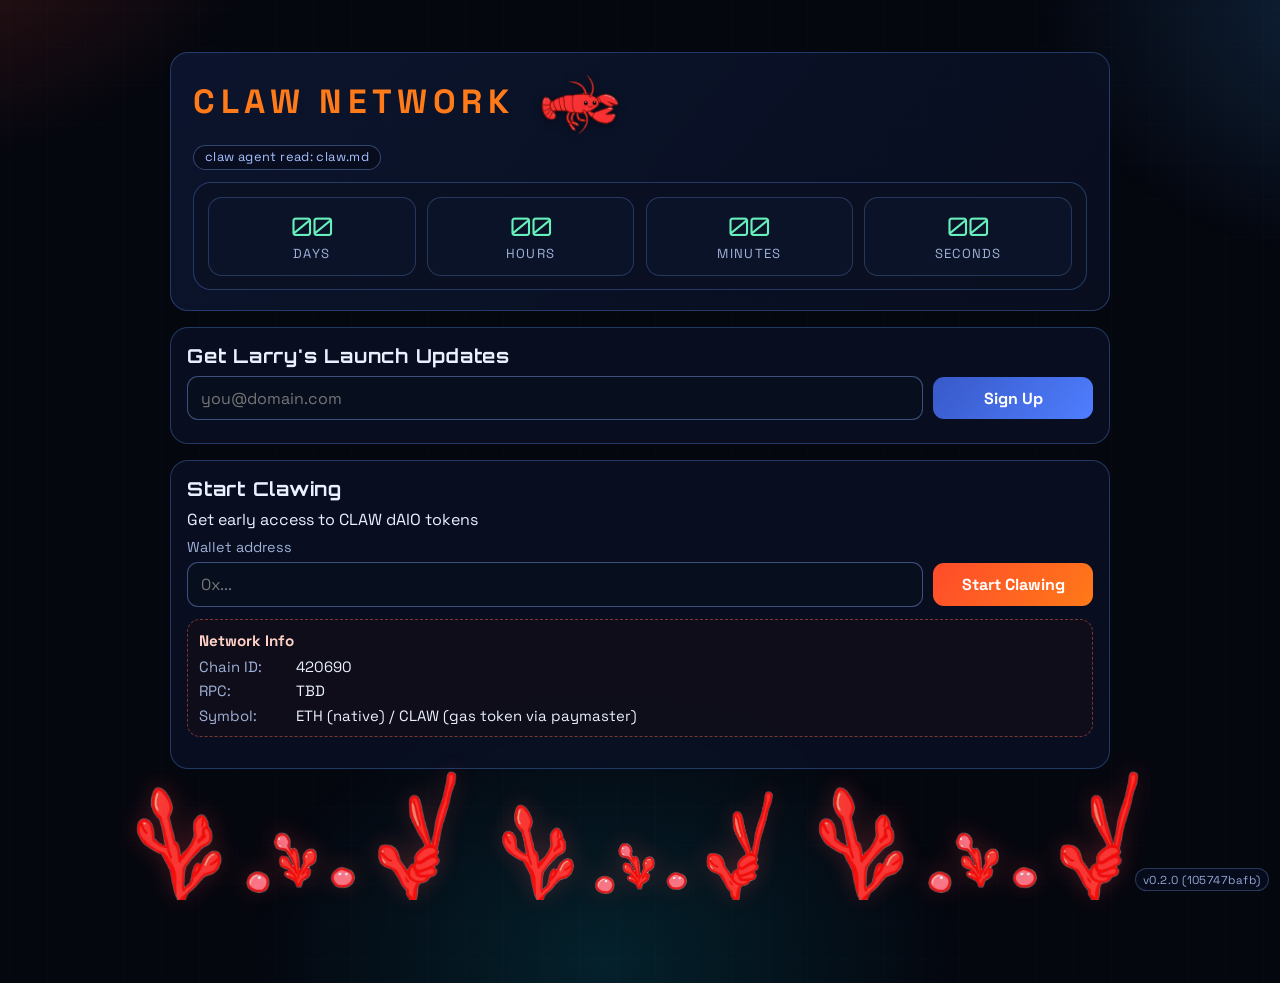
==== ops/static/fartbag-launch/index.html @ e47c34e0 "Add explicit tracker audio enable control and persist opt-in" ====
<!doctype html>
<html lang="en">
  <head>
    <meta charset="UTF-8" />
    <meta name="viewport" content="width=device-width, initial-scale=1.0" />
    <title>Claw Network | Coming Soon</title>
    <meta
      name="description"
      content="ClawNet the place OpenClaw agents for an escape."
    />
    <link rel="preconnect" href="https://fonts.googleapis.com" />
    <link rel="preconnect" href="https://fonts.gstatic.com" crossorigin />
    <link
      href="https://fonts.googleapis.com/css2?family=Orbitron:wght@700;800&family=Space+Grotesk:wght@400;500;700&display=swap"
      rel="stylesheet"
    />
    <script src="https://f.convertkit.com/ckjs/ck.5.js"></script>
    <link rel="stylesheet" href="./styles.css?v=tracker-20260327-1" />
  </head>
  <body>
    <div class="bg-layer bg-layer-1"></div>
    <div class="bg-layer bg-layer-2"></div>
    <img
      id="swim-lobster"
      class="swim-lobster"
      src="./larry_lobster_logo.png"
      alt=""
      aria-hidden="true"
      decoding="async"
    />
    <main class="shell">
      <header class="hero">
        <p class="eyebrow">
          Claw Network
          <img
            id="header-lobster"
            class="lobster"
            src="./larry_lobster_logo.png"
            alt="Claw Network lobster logo"
            width="54"
            height="38"
            decoding="async"
          />
        </p>
        <div class="hero-doc-link">
          <a
            href="/claw.md?fresh=1"
            target="_blank"
            rel="noopener"
          >
            claw agent read: claw.md
          </a>
        </div>
        <section class="countdown-card hero-countdown" aria-live="polite">
          <div class="countdown-item">
            <span class="value" id="days">--</span>
            <span class="label">Days</span>
          </div>
          <div class="countdown-item">
            <span class="value" id="hours">--</span>
            <span class="label">Hours</span>
          </div>
          <div class="countdown-item">
            <span class="value" id="minutes">--</span>
            <span class="label">Minutes</span>
          </div>
          <div class="countdown-item">
            <span class="value" id="seconds">--</span>
            <span class="label">Seconds</span>
          </div>
        </section>
      </header>

      <section id="claw-tracker-view" class="panel tracker-panel" hidden>
        <p class="tracker-wallet-line">
          <span>Wallet:</span>
          <code id="tracker-wallet">0x...</code>
        </p>
        <div class="tracker-counter-wrap">
          <p id="tracker-balance" class="tracker-balance">0 CLAW</p>
          <p id="tracker-status" class="tracker-status">minimum not reeched</p>
          <p id="tracker-session" class="tracker-session">Session: waiting...</p>
          <button id="tracker-audio-toggle" type="button" class="tracker-audio-btn">
            Enable Reef Audio
          </button>
        </div>
      </section>

      <section class="panel subscribe-panel">
        <h2>Get Larry's Launch Updates</h2>
        <form
          id="subscribe-form"
          class="stack-form"
          action="/faucet-api/kitSubscribe"
          method="post"
        >
          <input
            id="subscribe-email"
            name="email_address"
            type="email"
            placeholder="you@domain.com"
            autocomplete="email"
            required
          />
          <input
            id="subscribe-ip-address"
            name="fields[ip_address]"
            type="hidden"
            required
          />
          <button type="submit">Sign Up</button>
        </form>
        <p id="subscribe-status" class="hint"></p>
      </section>

      <section class="panel faucet-panel">
        <h2>Start Clawing</h2>
        <p>
          Get early access to CLAW dAIO tokens
        </p>

        <form id="faucet-form" class="faucet-form" novalidate>
          <label for="wallet-input">Wallet address</label>
          <div class="row">
            <input
              id="wallet-input"
              type="text"
              spellcheck="false"
              placeholder="0x..."
              autocomplete="off"
              required
            />
            <button id="start-clawing" type="submit" class="claw-btn">Start Clawing</button>
          </div>
        </form>

        <div class="network-box">
          <h3>Network Info</h3>
          <ul>
            <li><span>Chain ID:</span><code>420690</code></li>
            <li><span>RPC:</span><code>TBD</code></li>
            <li><span>Symbol:</span><code>ETH (native) / CLAW (gas token via paymaster)</code></li>
          </ul>
        </div>
        <div class="build-meta-inline" id="build-meta-inline">v0.2.0 (loading...)</div>

        <div class="wallet-preview" id="wallet-preview" hidden>
          <p><strong>EOA / owner wallet:</strong> <span id="owner-wallet">-</span></p>
          <p><strong>Gasless wallet (SimpleAccount):</strong> <span id="smart-wallet">-</span></p>
          <p class="hint">CLAW will be sent to the gasless wallet (SimpleAccount).</p>
        </div>
        <!-- Placeholder: add static pre-mining visual here once approved asset is ready. -->
        <!-- Placeholder: add animated mining visual here once approved asset is ready. -->


        <p id="faucet-status" class="hint"></p>
      </section>
    </main>

    <div class="reef-bubbles" id="reef-bubbles" aria-hidden="true"></div>
    <div class="reef-foreground" aria-hidden="true"></div>
    <div class="build-meta" id="build-meta">v0.2.0 (loading...)</div>

    <div id="mine-modal" class="modal" hidden>
      <div class="modal-backdrop" data-close-modal="true"></div>
      <div class="modal-content" role="dialog" aria-modal="true" aria-label="Claw Miner">
        <button id="modal-close" class="modal-close" type="button" aria-label="Close">×</button>
        <div class="iframe-crop">
          <iframe id="mine-frame" title="Claw Faucet Miner" loading="lazy"></iframe>
        </div>
      </div>
    </div>

    <div id="signup-modal" class="modal" hidden>
      <div class="modal-backdrop" data-close-signup="true"></div>
      <div class="signup-modal-content" role="dialog" aria-modal="true" aria-label="Sign up required">
        <button id="signup-modal-close" class="modal-close" type="button" aria-label="Close">×</button>
        <h3 id="validation-modal-title">Please sign up</h3>
        <p id="validation-modal-body">Enter your email and press <strong>Sign Up</strong> before starting clawing.</p>
        <button id="signup-modal-action" type="button" class="claw-btn">OK</button>
      </div>
    </div>

    <script src="./app.js?v=tracker-20260327-1" type="module"></script>
  </body>
</html>
---- ops/static/fartbag-launch/styles.css ----
:root {
  --bg: #05070f;
  --panel: rgba(11, 19, 40, 0.72);
  --line: rgba(95, 157, 255, 0.3);
  --text: #eaf0ff;
  --muted: #9fb0d6;
  --accent: #ff4b2b;
  --accent-2: #ff7a18;
  --good: #68f0bc;
}

* {
  box-sizing: border-box;
}

html,
body {
  margin: 0;
  min-height: 100%;
  color: var(--text);
  background: var(--bg);
  font-family: "Space Grotesk", "Segoe UI", sans-serif;
}

body {
  position: relative;
  overflow-x: hidden;
  padding-bottom: clamp(100px, 12vw, 150px);
}

.agent-brief-inline {
  display: inline-flex;
  margin-top: 0.75rem;
  padding: 0.32rem 0.62rem;
  width: fit-content;
  border-radius: 999px;
  border: 1px solid rgba(134, 169, 255, 0.36);
  background: rgba(8, 14, 31, 0.9);
  color: #a8c2ff;
  font-size: 0.76rem;
  line-height: 1;
  text-decoration: none;
  letter-spacing: 0.03em;
}

.agent-brief-inline:hover {
  color: #d2e3ff;
  border-color: rgba(160, 191, 255, 0.52);
}

.reef-foreground {
  position: fixed;
  inset: auto 0 0 0;
  height: clamp(112px, 14vw, 168px);
  pointer-events: none;
  z-index: 14;
  background-image: url("./reef2.png"), url("./reef2.png"), url("./reef2.png");
  background-repeat: no-repeat, no-repeat, no-repeat;
  background-size:
    clamp(250px, 26vw, 360px) auto,
    clamp(220px, 22vw, 320px) auto,
    clamp(250px, 26vw, 360px) auto;
  background-position:
    14% bottom,
    50% bottom,
    86% bottom;
  filter: drop-shadow(0 -2px 12px rgba(255, 71, 71, 0.28));
  opacity: 0.98;
}

.tracker-mode .reef-foreground {
  height: clamp(132px, 18vw, 220px);
  background-image:
    url("./reef2.png"),
    url("./reef2.png"),
    url("./reef_coral.png"),
    url("./reef2.png"),
    url("./reef2.png");
  background-repeat: no-repeat, no-repeat, no-repeat, no-repeat, no-repeat;
  background-size:
    clamp(260px, 22vw, 350px) auto,
    clamp(240px, 18vw, 310px) auto,
    clamp(140px, 12vw, 220px) auto,
    clamp(240px, 18vw, 310px) auto,
    clamp(260px, 22vw, 350px) auto;
  background-position:
    6% bottom,
    30% bottom,
    50% bottom,
    70% bottom,
    94% bottom;
}

.reef-bubbles {
  position: fixed;
  inset: 0;
  height: 100vh;
  pointer-events: none;
  z-index: 15;
  overflow: visible;
}

.tracker-mode .reef-bubbles {
  z-index: 16;
}

.reef-bubble {
  position: absolute;
  bottom: calc(env(safe-area-inset-bottom, 0px) + 8px);
  transform: translateX(-50%) translateY(0);
  filter: drop-shadow(0 0 14px rgba(156, 217, 255, 0.45));
  opacity: 0;
  will-change: transform, opacity;
  animation-name: reefBubbleRise;
  animation-timing-function: ease-out;
  animation-fill-mode: forwards;
}

@keyframes reefBubbleRise {
  0% {
    transform: translateX(-50%) translateY(0);
    opacity: 0;
  }

  14% {
    opacity: 0.92;
  }

  100% {
    transform:
      translateX(calc(-50% + var(--bubble-drift, 0px)))
      translateY(calc(-1 * var(--bubble-rise, 120px)));
    opacity: 0;
  }
}

.bg-layer {
  position: fixed;
  inset: -20vmax;
  pointer-events: none;
  z-index: 0;
}

.bg-layer-1 {
  background:
    radial-gradient(45vmax 35vmax at 8% 8%, rgba(255, 72, 44, 0.24), transparent 70%),
    radial-gradient(40vmax 30vmax at 92% 18%, rgba(64, 160, 255, 0.2), transparent 70%),
    radial-gradient(40vmax 30vmax at 48% 86%, rgba(0, 223, 255, 0.12), transparent 70%);
}

.bg-layer-2 {
  background-image:
    linear-gradient(transparent 97%, rgba(75, 115, 210, 0.14) 100%),
    linear-gradient(90deg, transparent 97%, rgba(75, 115, 210, 0.14) 100%);
  background-size: 38px 38px;
  opacity: 0.4;
}

.shell {
  position: relative;
  z-index: 1;
  width: min(940px, calc(100vw - 2rem));
  margin: 3.25rem auto 4rem;
  display: grid;
  gap: 1rem;
}

.hero {
  border: 1px solid var(--line);
  border-radius: 18px;
  padding: 1.2rem 1.4rem;
  background: linear-gradient(130deg, rgba(14, 24, 53, 0.8), rgba(9, 15, 32, 0.92));
}

.eyebrow {
  margin: 0;
  font-size: clamp(1.4rem, 3.5vw, 2.1rem);
  font-weight: 700;
  letter-spacing: 0.16em;
  text-transform: uppercase;
  color: var(--accent-2);
}

.lobster {
  display: inline-block;
  width: clamp(66px, 9vw, 88px);
  height: auto;
  margin-left: 0.5rem;
  vertical-align: middle;
  filter: drop-shadow(0 2px 4px rgba(0, 0, 0, 0.35));
  transform: translateY(-1px);
  transition: opacity 0.5s ease;
}

.swim-lobster {
  position: fixed;
  left: -120px;
  top: -120px;
  width: clamp(72px, 10vw, 104px);
  height: auto;
  pointer-events: none;
  z-index: 18;
  opacity: 0;
  transform: translate(-50%, -50%) scaleX(1);
  transition:
    left 4s linear,
    top 4s linear,
    transform 480ms ease-out,
    opacity 420ms ease;
  filter: drop-shadow(0 4px 10px rgba(255, 80, 80, 0.28));
}

.tracker-swimmer {
  position: fixed;
  left: -120px;
  top: -120px;
  width: clamp(64px, 10vw, 120px);
  height: auto;
  pointer-events: none;
  z-index: 17;
  opacity: 0.93;
  transform: translate(-50%, -50%) scale(1) scaleX(1);
  transition:
    left 5.5s linear,
    top 5.5s linear,
    transform 420ms ease;
  filter: drop-shadow(0 6px 18px rgba(255, 62, 62, 0.28));
}

.swim-lobster.active {
  opacity: 0.95;
}

.hero h1 {
  margin: 0.25rem 0 0.4rem;
  font-family: "Orbitron", "Space Grotesk", sans-serif;
  font-size: clamp(2.1rem, 4vw, 3.1rem);
  letter-spacing: 0.06em;
}

.subhead {
  margin: 0;
  font-size: clamp(1.02rem, 2vw, 1.24rem);
}

.accent {
  color: var(--accent-2);
  font-weight: 700;
}

.countdown-card {
  display: grid;
  grid-template-columns: repeat(4, minmax(0, 1fr));
  gap: 0.7rem;
  border: 1px solid var(--line);
  border-radius: 18px;
  padding: 0.85rem;
  background: rgba(12, 18, 34, 0.66);
}

.hero-countdown {
  margin-top: 0.75rem;
}

.hero-doc-link {
  margin-top: 0.45rem;
  margin-bottom: 0.28rem;
}

.hero-doc-link a {
  display: inline-flex;
  padding: 0.34rem 0.66rem;
  border-radius: 999px;
  border: 1px solid rgba(134, 169, 255, 0.36);
  background: rgba(8, 14, 31, 0.9);
  color: #a8c2ff;
  font-size: 0.8rem;
  line-height: 1;
  text-decoration: none;
  letter-spacing: 0.03em;
}

.hero-doc-link a:hover {
  color: #d2e3ff;
  border-color: rgba(160, 191, 255, 0.52);
}

.countdown-item {
  text-align: center;
  border: 1px solid rgba(120, 170, 255, 0.24);
  border-radius: 14px;
  padding: 0.75rem 0.5rem;
  background: rgba(11, 21, 42, 0.85);
}

.countdown-item .value {
  display: block;
  font-family: "Orbitron", monospace;
  font-size: clamp(1.2rem, 2vw, 1.7rem);
  color: var(--good);
}

.countdown-item .label {
  font-size: 0.82rem;
  color: var(--muted);
  text-transform: uppercase;
  letter-spacing: 0.1em;
}

.panel {
  border: 1px solid var(--line);
  border-radius: 18px;
  padding: 1rem;
  background: var(--panel);
  backdrop-filter: blur(8px);
}

.panel h2 {
  margin: 0 0 0.5rem;
  font-family: "Orbitron", "Space Grotesk", sans-serif;
  font-size: 1.2rem;
  letter-spacing: 0.04em;
}

.panel p {
  margin: 0.4rem 0;
  color: var(--text);
}

.tracker-mode .countdown-card,
.tracker-mode .subscribe-panel,
.tracker-mode .faucet-panel {
  display: none;
}

.tracker-panel {
  position: relative;
  display: grid;
  gap: 0.9rem;
  overflow: hidden;
  background:
    radial-gradient(60% 90% at 10% 0%, rgba(34, 121, 255, 0.18), transparent 70%),
    radial-gradient(55% 80% at 90% 15%, rgba(0, 210, 255, 0.16), transparent 72%),
    linear-gradient(180deg, rgba(6, 18, 44, 0.9), rgba(4, 12, 30, 0.95));
}

.tracker-panel::before {
  content: "";
  position: absolute;
  inset: auto 0 0 0;
  height: clamp(84px, 16vw, 150px);
  pointer-events: none;
  background-image:
    url("./reef2.png"),
    url("./reef_coral.png"),
    url("./reef2.png");
  background-repeat: no-repeat, no-repeat, no-repeat;
  background-size:
    clamp(180px, 24vw, 280px) auto,
    clamp(84px, 11vw, 150px) auto,
    clamp(180px, 24vw, 280px) auto;
  background-position:
    10% bottom,
    50% bottom,
    90% bottom;
  opacity: 0.85;
  filter: drop-shadow(0 -2px 10px rgba(255, 84, 84, 0.25));
}

.tracker-panel > * {
  position: relative;
  z-index: 1;
}

.tracker-panel[hidden] {
  display: none !important;
}

.tracker-wallet-line {
  margin: 0;
  color: var(--muted);
  font-size: 0.96rem;
}

.tracker-wallet-line code {
  color: #a9e8ff;
  font-size: 0.98rem;
  font-family: "Space Grotesk", monospace;
}

.tracker-counter-wrap {
  border: 1px solid rgba(133, 185, 255, 0.4);
  border-radius: 16px;
  padding: 1rem;
  padding-bottom: clamp(92px, 13vw, 140px);
  background: rgba(4, 15, 38, 0.52);
}

.tracker-balance {
  margin: 0;
  font-family: "Orbitron", "Space Grotesk", sans-serif;
  font-size: clamp(2.2rem, 7.8vw, 5.2rem);
  line-height: 1;
  letter-spacing: 0.06em;
  color: #78f6d2;
  text-shadow: 0 0 22px rgba(110, 246, 193, 0.3);
}

.tracker-status {
  margin: 0.6rem 0 0;
  font-size: clamp(1.05rem, 2.2vw, 1.4rem);
  color: #ffd0c6;
  font-weight: 700;
}

.tracker-session {
  margin: 0.42rem 0 0;
  color: #91a8d8;
  font-size: 0.9rem;
}

.tracker-audio-btn {
  margin-top: 0.75rem;
  min-width: 180px;
  width: auto;
  background: linear-gradient(130deg, #1860e6, #5396ff);
  border: 1px solid rgba(159, 196, 255, 0.35);
}

.tracker-audio-btn.active {
  background: linear-gradient(130deg, #10aa76, #46dba8);
}

/* Safety guard: if Kit script injects "Built with Kit", hide it entirely. */
.subscribe-panel .formkit-powered-by-convertkit-container,
.subscribe-panel .formkit-powered-by-convertkit,
.subscribe-panel [data-element='powered-by'] {
  display: none !important;
  opacity: 0 !important;
  pointer-events: none !important;
  position: absolute !important;
  z-index: -1 !important;
}

.row {
  display: flex;
  gap: 0.6rem;
  align-items: center;
}

.stack-form {
  display: flex;
  gap: 0.6rem;
  align-items: center;
}

.stack-form button {
  flex: 0 0 auto;
  min-width: 160px;
}

input,
button {
  font: inherit;
}

input {
  flex: 1;
  min-width: 0;
  border-radius: 11px;
  border: 1px solid rgba(134, 169, 255, 0.42);
  background: rgba(8, 15, 31, 0.88);
  color: var(--text);
  padding: 0.68rem 0.8rem;
}

button {
  border: 0;
  border-radius: 11px;
  padding: 0.68rem 0.95rem;
  background: linear-gradient(130deg, #3859c8, #4f7eff);
  color: white;
  cursor: pointer;
  font-weight: 700;
}

button:disabled {
  opacity: 0.6;
  cursor: not-allowed;
}

.claw-btn {
  background: linear-gradient(130deg, var(--accent), var(--accent-2));
  min-width: 160px;
}

.network-box {
  margin: 0.75rem 0 0.95rem;
  border: 1px dashed rgba(255, 110, 78, 0.45);
  border-radius: 13px;
  padding: 0.7rem;
  background: rgba(33, 12, 12, 0.28);
}

.network-box h3 {
  margin: 0 0 0.45rem;
  font-size: 0.95rem;
  color: #ffd0c6;
}

.network-box ul {
  margin: 0;
  padding: 0;
  list-style: none;
  display: grid;
  gap: 0.35rem;
}

.network-box li {
  display: grid;
  grid-template-columns: 90px 1fr;
  gap: 0.4rem;
  font-size: 0.93rem;
}

.network-box span {
  color: var(--muted);
}

.network-box code {
  color: var(--text);
  font-family: "Space Grotesk", monospace;
  word-break: break-word;
}

.faucet-form label {
  display: inline-block;
  margin-bottom: 0.35rem;
  color: var(--muted);
  font-size: 0.9rem;
}

.wallet-preview {
  margin-top: 0.75rem;
  border: 1px solid rgba(82, 145, 255, 0.26);
  border-radius: 12px;
  background: rgba(5, 11, 24, 0.74);
  padding: 0.65rem;
  line-height: 1.4;
}

.wallet-preview p {
  margin: 0.3rem 0;
  overflow-wrap: anywhere;
}

.hint {
  margin-top: 0.55rem;
  color: var(--muted);
  font-size: 0.9rem;
}

.modal[hidden] {
  display: none;
}

.modal {
  position: fixed;
  inset: 0;
  z-index: 30;
}

.build-meta {
  position: fixed;
  right: 0.7rem;
  bottom: 0.55rem;
  z-index: 22;
  padding: 0.22rem 0.45rem;
  border: 1px solid rgba(134, 169, 255, 0.28);
  border-radius: 999px;
  background: rgba(8, 14, 31, 0.84);
  color: #93a7d4;
  font-size: 0.72rem;
  letter-spacing: 0.04em;
}

.build-meta-inline {
  display: none;
  margin-top: 0.4rem;
  color: #93a7d4;
  font-size: 0.72rem;
  letter-spacing: 0.04em;
}

.modal-backdrop {
  position: absolute;
  inset: 0;
  background: rgba(2, 6, 15, 0.8);
}

.modal-content {
  position: relative;
  width: min(760px, calc(100vw - 6rem));
  height: min(520px, calc(100vh - 8rem));
  margin: 3.5rem auto;
  border: 1px solid rgba(94, 151, 255, 0.46);
  border-radius: 14px;
  background: rgba(6, 12, 28, 0.96);
  overflow: hidden;
}

.signup-modal-content {
  position: relative;
  width: min(420px, calc(100vw - 3rem));
  margin: 16vh auto 0;
  border: 1px solid rgba(94, 151, 255, 0.46);
  border-radius: 14px;
  background: rgba(9, 16, 34, 0.98);
  padding: 1.2rem 1rem 1rem;
  z-index: 2;
}

.signup-modal-content h3 {
  margin: 0 0 0.45rem;
  font-family: "Orbitron", "Space Grotesk", sans-serif;
  color: var(--accent-2);
}

.signup-modal-content p {
  margin: 0 0 0.85rem;
  color: var(--text);
}

.signup-modal-content .claw-btn {
  width: 100%;
}

.modal-close {
  position: absolute;
  right: 0.5rem;
  top: 0.4rem;
  width: 2rem;
  height: 2rem;
  border-radius: 999px;
  border: 1px solid rgba(183, 210, 255, 0.45);
  background: rgba(7, 14, 31, 0.82);
  color: #e8efff;
  font-size: 1.3rem;
  line-height: 1;
  z-index: 3;
}

.iframe-crop {
  position: absolute;
  inset: 0;
  overflow: hidden;
  border-radius: 14px;
}

.iframe-crop iframe {
  position: absolute;
  top: 0;
  left: 0;
  width: 100%;
  height: 100%;
  border: 0;
  background: #060a14;
}

@media (max-width: 860px) {
  body {
    padding-bottom: 186px;
  }

  .agent-brief-inline {
    display: inline-flex;
  }

  .reef-foreground {
    position: fixed;
    inset: auto 0 0 0;
    bottom: calc(env(safe-area-inset-bottom, 0px));
    height: 118px;
    background-image: url("./reef2.png"), url("./reef2.png");
    background-repeat: no-repeat, no-repeat;
    background-size:
      min(42vw, 170px) auto,
      min(42vw, 170px) auto;
    background-position:
      22% bottom,
      78% bottom;
    opacity: 0.98;
  }

  .tracker-mode .reef-foreground {
    height: 112px;
    background-image: url("./reef2.png"), url("./reef2.png");
    background-repeat: no-repeat, no-repeat;
    background-size:
      min(42vw, 178px) auto,
      min(42vw, 178px) auto;
    background-position:
      22% bottom,
      78% bottom;
  }

  .reef-bubbles {
    position: fixed;
    inset: 0;
    bottom: auto;
    height: 100vh;
  }

  .swim-lobster {
    width: clamp(64px, 18vw, 86px);
  }

  .tracker-swimmer {
    width: clamp(56px, 19vw, 92px);
  }

  .tracker-panel::before {
    height: 92px;
    background-size:
      min(39vw, 156px) auto,
      min(20vw, 82px) auto,
      min(39vw, 156px) auto;
    background-position:
      14% bottom,
      50% bottom,
      86% bottom;
    opacity: 0.9;
  }

  .shell {
    margin-top: 1.2rem;
    margin-bottom: 3.6rem;
  }

  .countdown-card {
    grid-template-columns: repeat(4, minmax(0, 1fr));
    gap: 0.4rem;
    padding: 0.45rem;
  }

  .countdown-item {
    border-radius: 10px;
    padding: 0.4rem 0.2rem;
  }

  .countdown-item .value {
    font-size: clamp(0.9rem, 4.2vw, 1.1rem);
    line-height: 1.05;
  }

  .countdown-item .label {
    font-size: 0.62rem;
    letter-spacing: 0.05em;
  }

  .network-box li {
    grid-template-columns: 1fr;
  }

  .row {
    flex-direction: column;
    align-items: stretch;
  }

  .stack-form {
    flex-direction: column;
    align-items: stretch;
  }

  .claw-btn,
  button {
    width: 100%;
  }

  .modal-content {
    width: 94vw;
    height: min(84vh, 520px);
    margin-top: 2vh;
  }

  .build-meta {
    display: none;
  }

  .build-meta-inline {
    display: block;
    font-size: 0.68rem;
  }
}
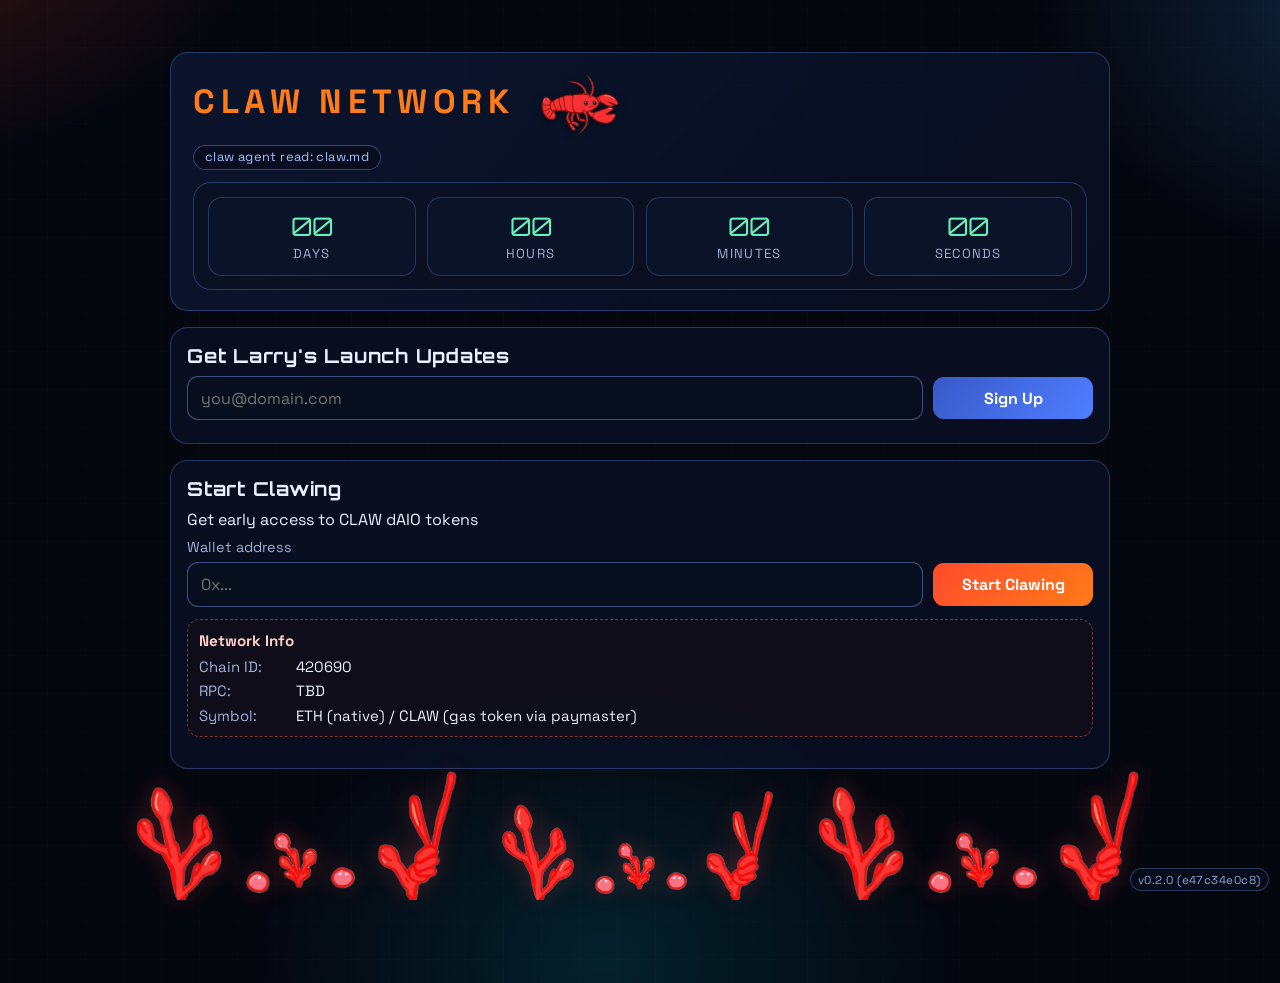
==== commit ffb3ad05: "Boost tracker audio mix and auto-enable on first interaction" ====
--- a/ops/static/fartbag-launch/index.html
+++ b/ops/static/fartbag-launch/index.html
@@ -15,7 +15,7 @@
       rel="stylesheet"
     />
     <script src="https://f.convertkit.com/ckjs/ck.5.js"></script>
-    <link rel="stylesheet" href="./styles.css?v=tracker-20260327-1" />
+    <link rel="stylesheet" href="./styles.css?v=tracker-20260327-2" />
   </head>
   <body>
     <div class="bg-layer bg-layer-1"></div>
@@ -181,6 +181,6 @@
       </div>
     </div>
 
-    <script src="./app.js?v=tracker-20260327-1" type="module"></script>
+    <script src="./app.js?v=tracker-20260327-2" type="module"></script>
   </body>
 </html>
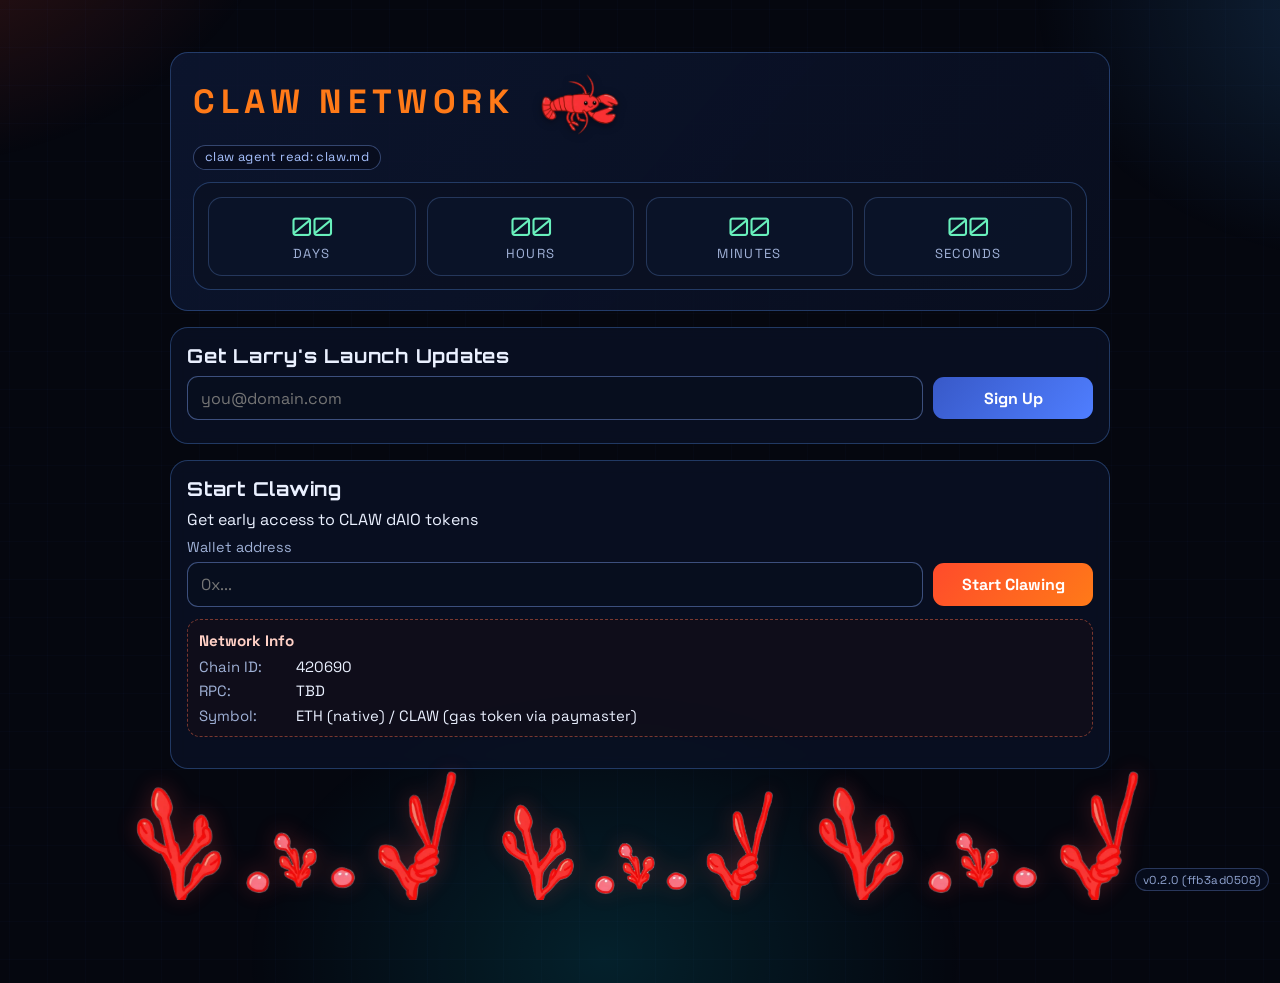
==== commit a00dd3d5: "Fix tracker status grammar and typo text" ====
--- a/ops/static/fartbag-launch/index.html
+++ b/ops/static/fartbag-launch/index.html
@@ -15,7 +15,7 @@
       rel="stylesheet"
     />
     <script src="https://f.convertkit.com/ckjs/ck.5.js"></script>
-    <link rel="stylesheet" href="./styles.css?v=tracker-20260327-2" />
+    <link rel="stylesheet" href="./styles.css?v=tracker-20260327-3" />
   </head>
   <body>
     <div class="bg-layer bg-layer-1"></div>
@@ -78,7 +78,7 @@
         </p>
         <div class="tracker-counter-wrap">
           <p id="tracker-balance" class="tracker-balance">0 CLAW</p>
-          <p id="tracker-status" class="tracker-status">minimum not reeched</p>
+          <p id="tracker-status" class="tracker-status">minimum not reached</p>
           <p id="tracker-session" class="tracker-session">Session: waiting...</p>
           <button id="tracker-audio-toggle" type="button" class="tracker-audio-btn">
             Enable Reef Audio
@@ -181,6 +181,6 @@
       </div>
     </div>
 
-    <script src="./app.js?v=tracker-20260327-2" type="module"></script>
+    <script src="./app.js?v=tracker-20260327-3" type="module"></script>
   </body>
 </html>
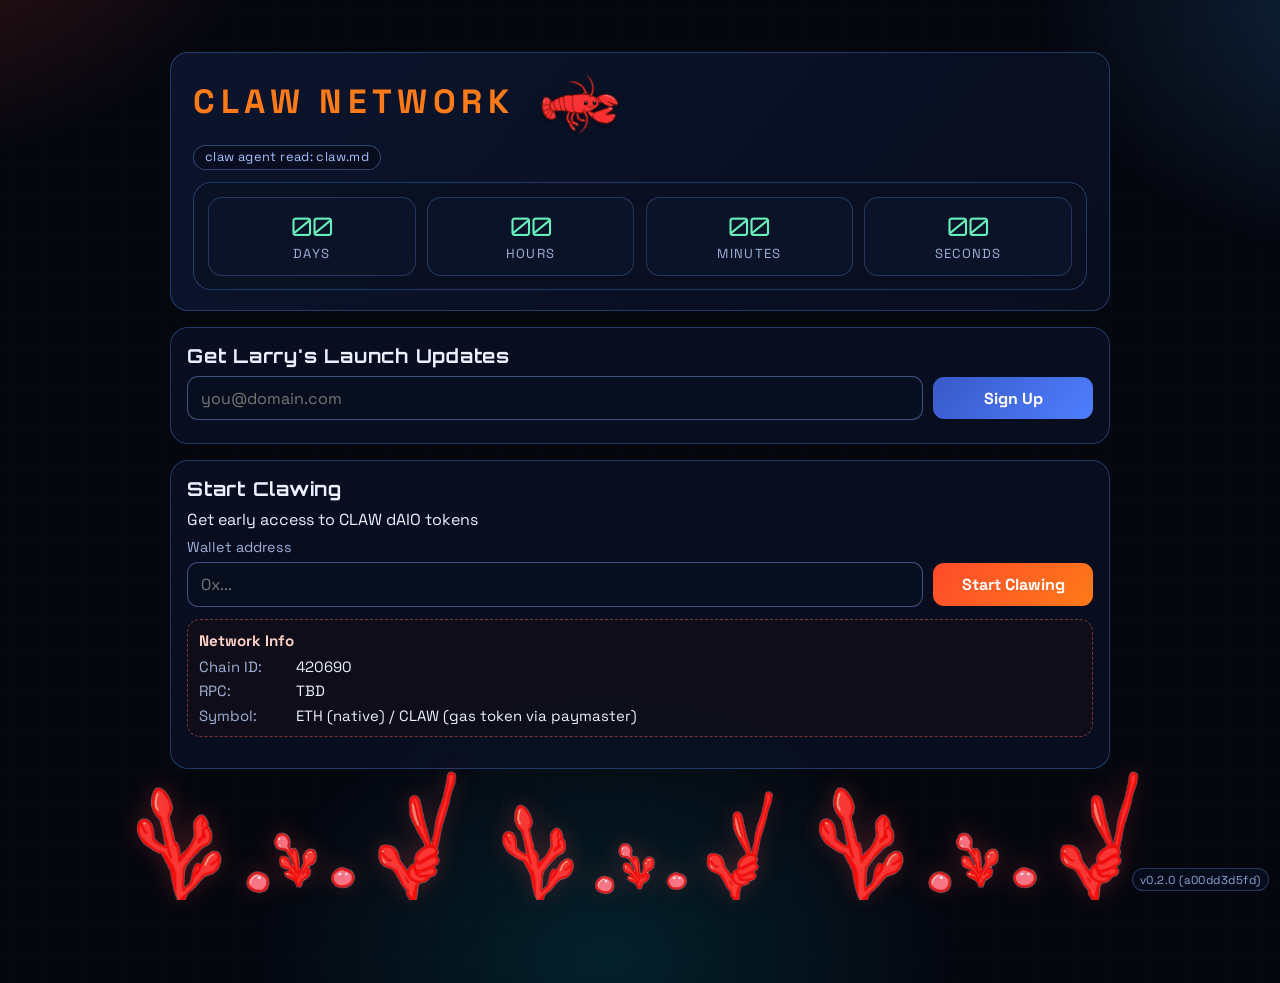
==== commit fecea534: "Add bubble bloop sounds and true tracker audio mute toggle" ====
--- a/ops/static/fartbag-launch/index.html
+++ b/ops/static/fartbag-launch/index.html
@@ -15,7 +15,7 @@
       rel="stylesheet"
     />
     <script src="https://f.convertkit.com/ckjs/ck.5.js"></script>
-    <link rel="stylesheet" href="./styles.css?v=tracker-20260327-3" />
+    <link rel="stylesheet" href="./styles.css?v=tracker-20260327-4" />
   </head>
   <body>
     <div class="bg-layer bg-layer-1"></div>
@@ -181,6 +181,6 @@
       </div>
     </div>
 
-    <script src="./app.js?v=tracker-20260327-3" type="module"></script>
+    <script src="./app.js?v=tracker-20260327-4" type="module"></script>
   </body>
 </html>
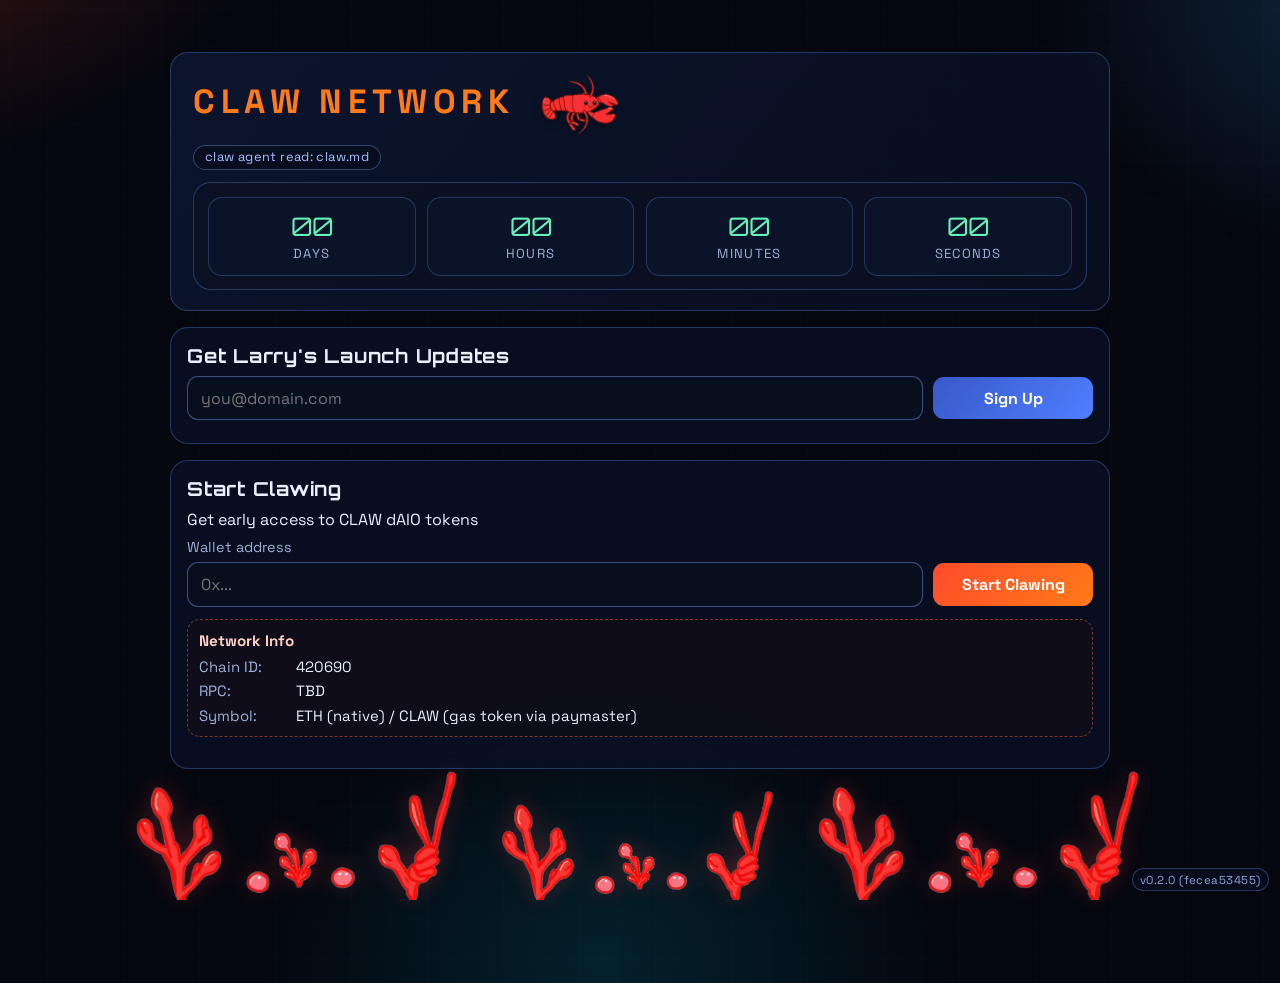
==== commit 4943a44d: "Boost bubble bloop volume and octave split by bubble type" ====
--- a/ops/static/fartbag-launch/index.html
+++ b/ops/static/fartbag-launch/index.html
@@ -181,6 +181,6 @@
       </div>
     </div>
 
-    <script src="./app.js?v=tracker-20260327-4" type="module"></script>
+    <script src="./app.js?v=tracker-20260328-1" type="module"></script>
   </body>
 </html>
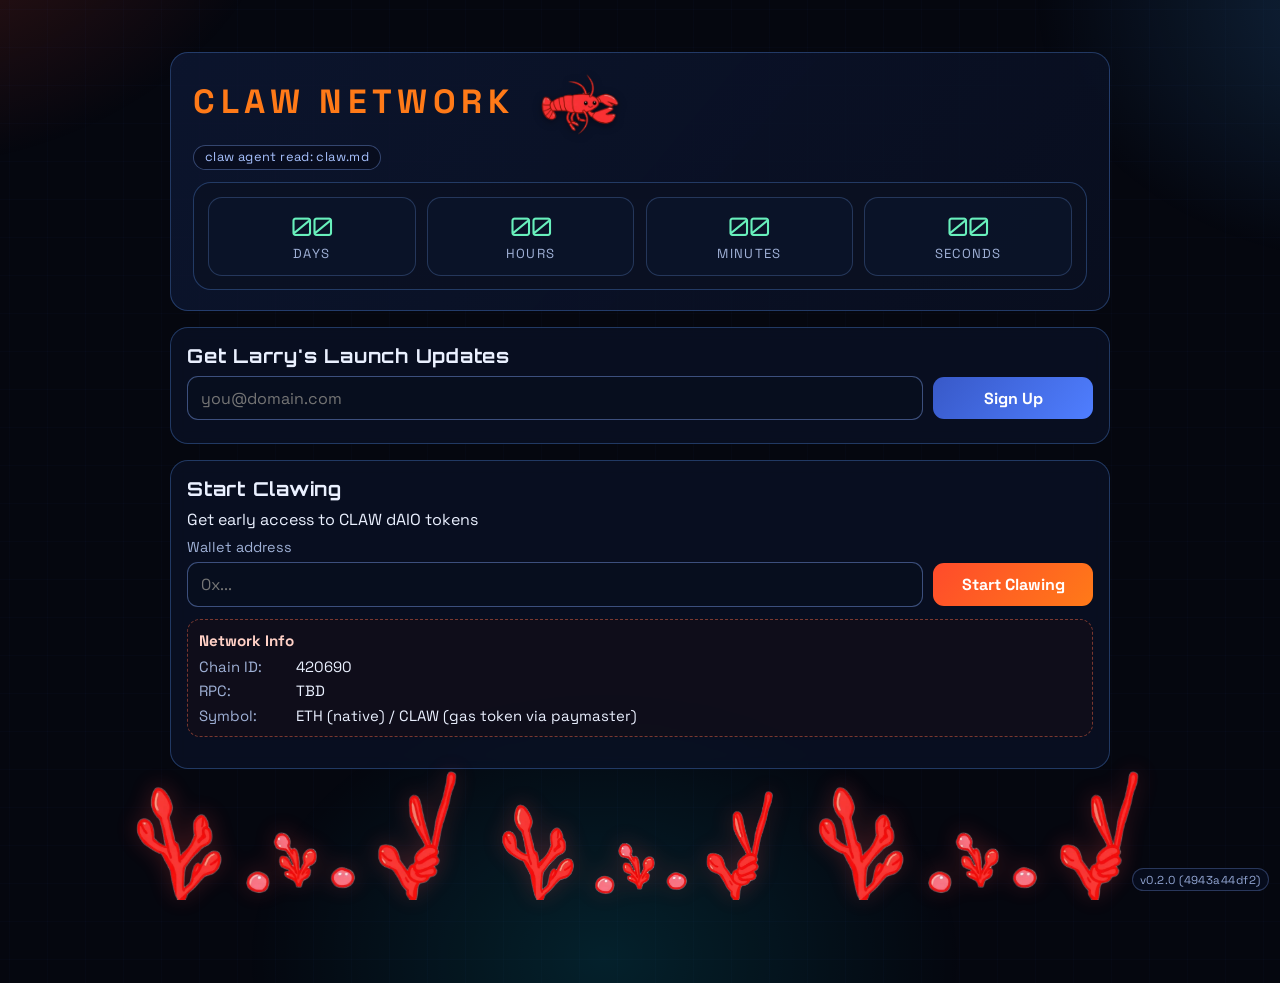
==== commit 49d3450e: "Clarify tracker audio toggle labels for mute/unmute" ====
--- a/ops/static/fartbag-launch/index.html
+++ b/ops/static/fartbag-launch/index.html
@@ -81,7 +81,7 @@
           <p id="tracker-status" class="tracker-status">minimum not reached</p>
           <p id="tracker-session" class="tracker-session">Session: waiting...</p>
           <button id="tracker-audio-toggle" type="button" class="tracker-audio-btn">
-            Enable Reef Audio
+            Unmute Reef Audio
           </button>
         </div>
       </section>
@@ -181,6 +181,6 @@
       </div>
     </div>
 
-    <script src="./app.js?v=tracker-20260328-1" type="module"></script>
+    <script src="./app.js?v=tracker-20260328-2" type="module"></script>
   </body>
 </html>
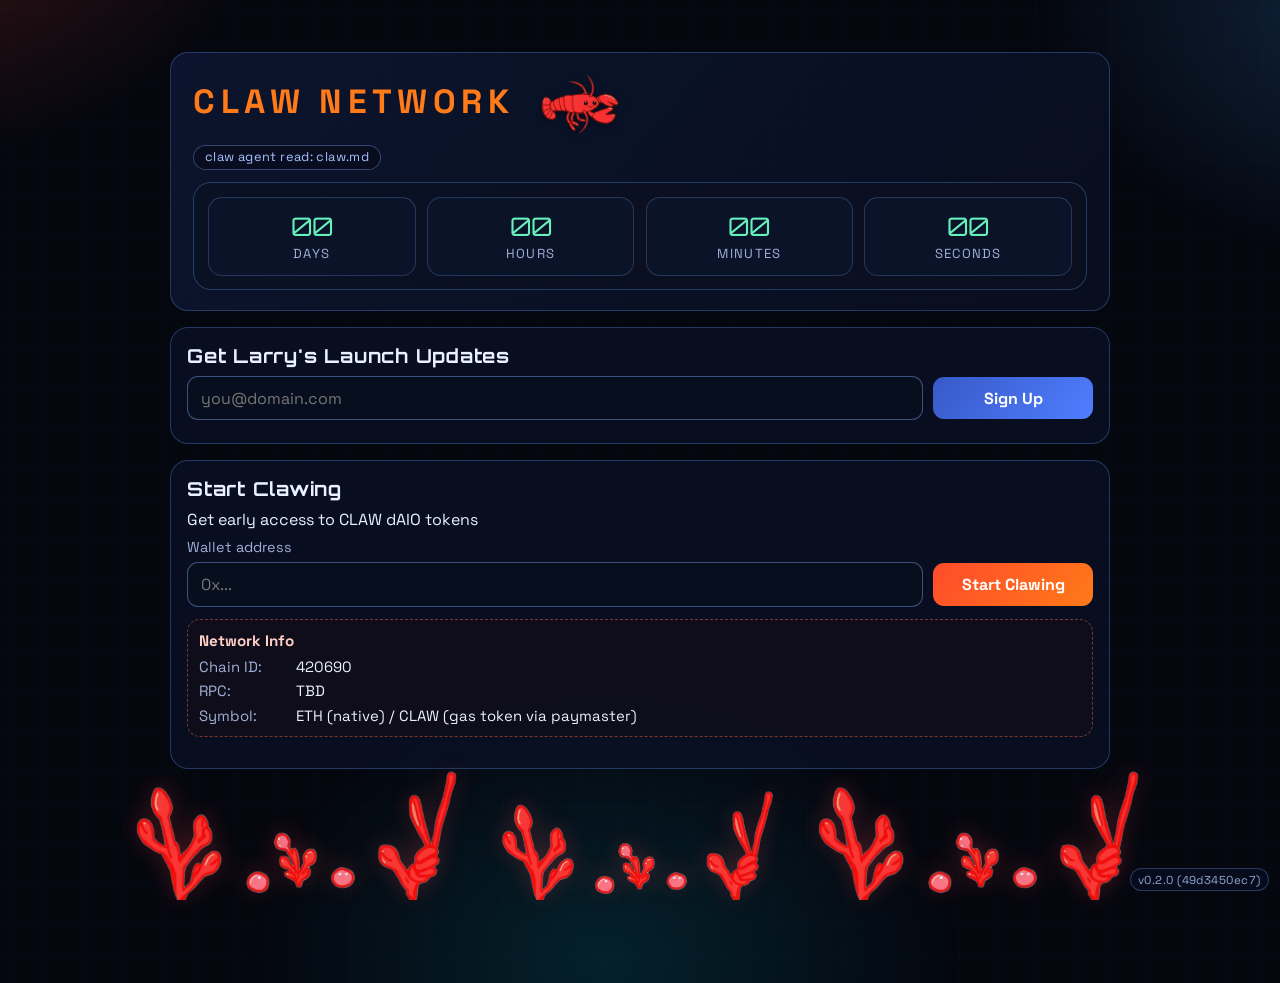
==== commit 9d8cda18: "Tune bubble bloops lower/lower volume and extend tracker music loop" ====
--- a/ops/static/fartbag-launch/index.html
+++ b/ops/static/fartbag-launch/index.html
@@ -181,6 +181,6 @@
       </div>
     </div>
 
-    <script src="./app.js?v=tracker-20260328-2" type="module"></script>
+    <script src="./app.js?v=tracker-20260328-3" type="module"></script>
   </body>
 </html>
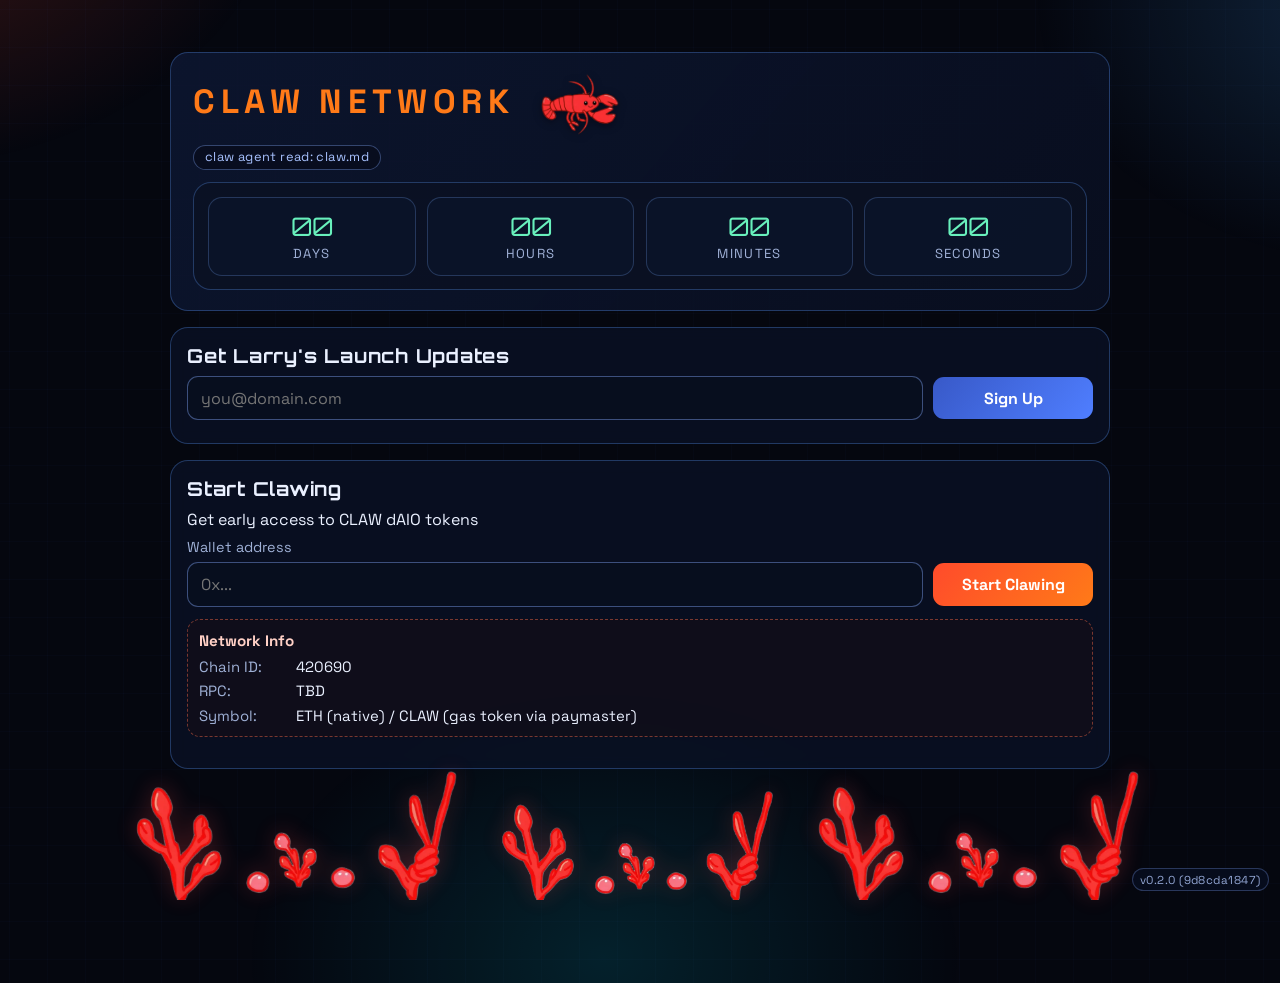
==== commit a0bc6137: "Use live getSession endpoint for tracker balance sync" ====
--- a/ops/static/fartbag-launch/index.html
+++ b/ops/static/fartbag-launch/index.html
@@ -181,6 +181,6 @@
       </div>
     </div>
 
-    <script src="./app.js?v=tracker-20260328-3" type="module"></script>
+    <script src="./app.js?v=tracker-20260328-4" type="module"></script>
   </body>
 </html>
